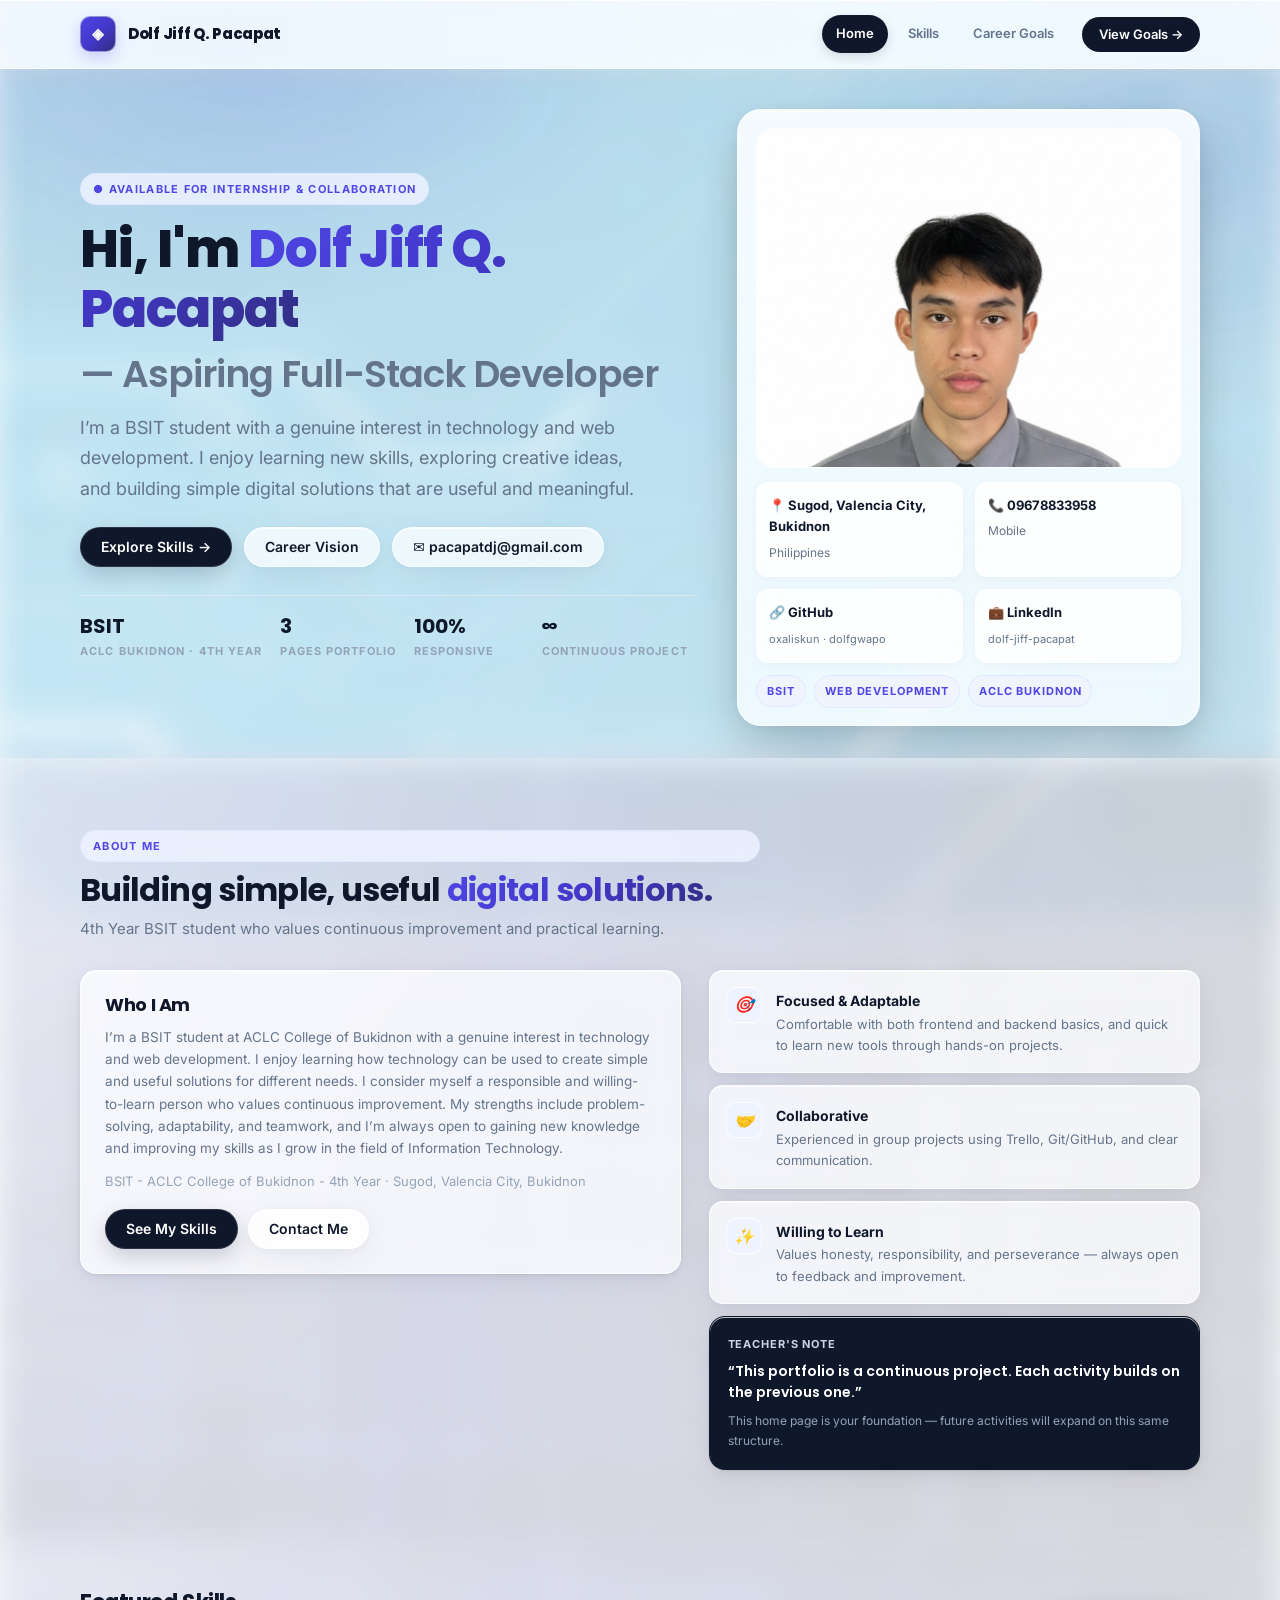
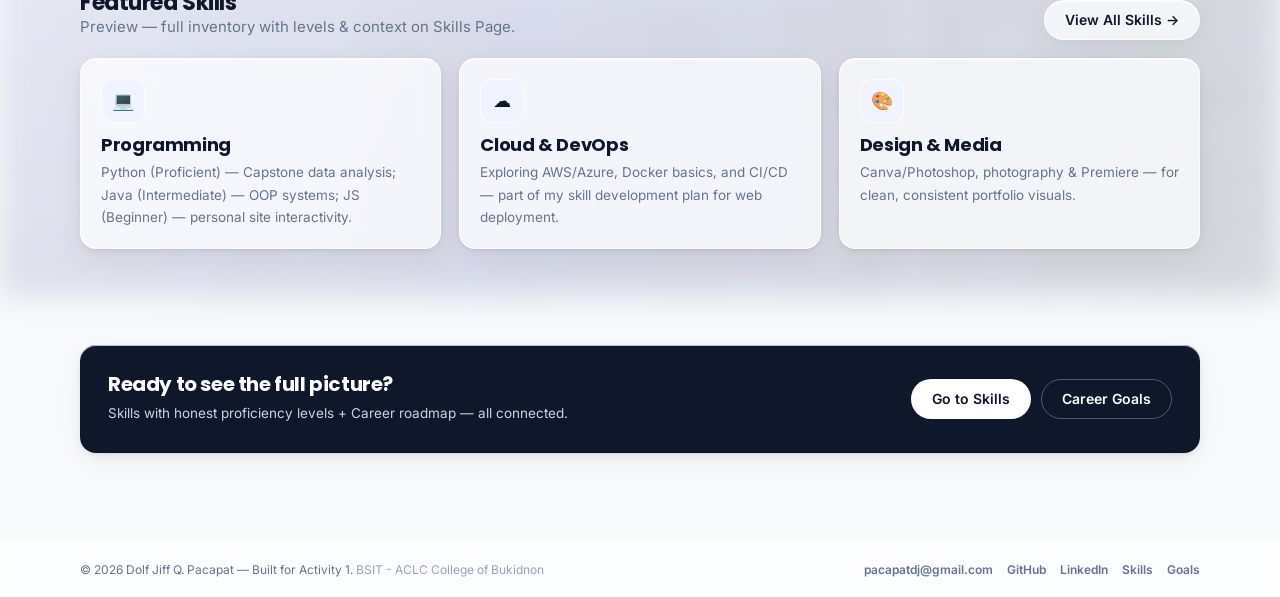
==== index.html @ fad09043 "Activity 1 - Deployed Portfolio Website: Dolf Jiff Q. Pacapat - BSIT ACLC Bukidnon" ====
<!DOCTYPE html>
<html lang="en">
<head>
  <meta charset="UTF-8" />
  <meta name="viewport" content="width=device-width, initial-scale=1.0"/>
  <title>Dolf Jiff Q. Pacapat — Portfolio</title>
  <meta name="description" content="Portfolio of Dolf Jiff Q. Pacapat — Aspiring Full-Stack Developer, BSIT - ACLC College of Bukidnon"/>
  <link rel="preconnect" href="https://fonts.googleapis.com">
  <link rel="preconnect" href="https://fonts.gstatic.com" crossorigin>
  <link href="https://fonts.googleapis.com/css2?family=Inter:wght@400;500;600;700&family=Poppins:wght@600;700;800&display=swap" rel="stylesheet">
  <link rel="stylesheet" href="css/style.css"/>
</head>
<body>
  <!-- NAV -->
  <nav class="nav" id="nav">
    <div class="container nav-inner">
      <a class="brand" href="index.html">
        <span class="brand-mark">◈</span>
        <span>Dolf Jiff Q. Pacapat</span>
      </a>
      <div class="nav-links">
        <a class="active" href="index.html">Home</a>
        <a href="skills.html">Skills</a>
        <a href="career.html">Career Goals</a>
        <a class="btn btn-dark nav-cta" href="career.html" style="padding:10px 16px; border-radius:999px; color:#fff">View Goals →</a>
      </div>
      <button class="hamburger" aria-label="Menu" onclick="document.getElementById('nav').classList.toggle('open')">☰</button>
    </div>
  </nav>

  <!-- HERO -->
  <header class="hero">
    <div class="container hero-grid">
      <div class="hero-copy reveal">
        <span class="eyebrow">● Available for internship & collaboration</span>
        <h1>Hi, I'm <span class="gradient-text">Dolf Jiff Q. Pacapat</span><br/> <span style="font-weight:600; color:var(--text-muted); font-size:.72em">— Aspiring Full-Stack Developer</span></h1>
        <p class="lead">
          I’m a BSIT student with a genuine interest in technology and web development. I enjoy learning new skills, exploring creative ideas, and building simple digital solutions that are useful and meaningful.
        </p>
        <div class="hero-actions">
          <a class="btn btn-primary" href="skills.html">Explore Skills →</a>
          <a class="btn btn-ghost" href="career.html">Career Vision</a>
          <a class="btn btn-ghost" href="mailto:pacapatdj@gmail.com">✉ pacapatdj@gmail.com</a>
        </div>
        <div class="hero-stats">
          <div class="stat"><strong>BSIT</strong><span>ACLC Bukidnon · 4th Year</span></div>
          <div class="stat"><strong>3</strong><span>Pages Portfolio</span></div>
          <div class="stat"><strong>100%</strong><span>Responsive</span></div>
          <div class="stat"><strong>∞</strong><span>Continuous Project</span></div>
        </div>
      </div>

      <div class="hero-card reveal">
        <div class="profile-wrap">
          <img src="assets/profile.png" alt="Dolf Jiff Q. Pacapat" style="width:100%;height:100%;object-fit:cover" onerror="this.style.display='none'; this.nextElementSibling.style.display='grid'"/>
          <div class="profile-placeholder" style="display:none; width:100%;height:100%; place-items:center; text-align:center; padding:24px">
            <div class="avatar">DJ</div>
            <p><strong style="color:var(--text)">Dolf Jiff Q. Pacapat</strong><br/>
              <span style="font-size:12px; color:var(--text-light)">Add your photo as <code>assets/profile.png</code></span>
            </p>
          </div>
        </div>
        <div class="hero-card-meta">
          <div class="meta-box">
            <strong>📍 Sugod, Valencia City, Bukidnon</strong>
            <span>Philippines</span>
          </div>
          <div class="meta-box">
            <strong>📞 09678833958</strong>
            <span>Mobile</span>
          </div>
          <div class="meta-box">
            <strong>🔗 GitHub</strong>
            <span style="font-size:11px"><a href="https://github.com/oxaliskun" target="_blank">oxaliskun</a> · <a href="https://github.com/dolfgwapo" target="_blank">dolfgwapo</a></span>
          </div>
          <div class="meta-box">
            <strong>💼 LinkedIn</strong>
            <span style="font-size:11px"><a href="https://www.linkedin.com/in/dolf-jiff-pacapat" target="_blank">dolf-jiff-pacapat</a></span>
          </div>
        </div>
        <div style="margin-top:12px; display:flex; gap:8px; flex-wrap:wrap">
          <span class="tag-important">BSIT</span>
          <span class="tag-important">Web Development</span>
          <span class="tag-important">ACLC Bukidnon</span>
        </div>
      </div>
    </div>
  </header>

  <!-- ABOUT — tech2 background (subtle) -->
  <section class="section tech-bg-2">
    <div class="container">
      <div class="section-head">
        <span class="eyebrow">About Me</span>
        <h2>Building simple, useful <span class="gradient-text">digital solutions.</span></h2>
        <p>4th Year BSIT student who values continuous improvement and practical learning.</p>
      </div>

      <div class="about-grid">
        <div>
          <div class="card" style="padding:24px">
            <h3 style="margin-bottom:10px">Who I Am</h3>
            <p style="margin-bottom:12px">
              I’m a BSIT student at ACLC College of Bukidnon with a genuine interest in technology and web development. I enjoy learning how technology can be used to create simple and useful solutions for different needs. I consider myself a responsible and willing-to-learn person who values continuous improvement. My strengths include problem-solving, adaptability, and teamwork, and I’m always open to gaining new knowledge and improving my skills as I grow in the field of Information Technology.
            </p>
            <p style="font-size:13px; color:var(--text-light)">BSIT - ACLC College of Bukidnon - 4th Year · Sugod, Valencia City, Bukidnon</p>
            <div style="margin-top:16px; display:flex; gap:10px; flex-wrap:wrap">
              <a class="btn btn-primary" href="skills.html">See My Skills</a>
              <a class="btn btn-ghost" href="mailto:pacapatdj@gmail.com">Contact Me</a>
            </div>
          </div>
        </div>
        <div class="about-highlights">
          <div class="highlight">
            <i>🎯</i>
            <div>
              <strong style="font-size:14px">Focused & Adaptable</strong>
              <p style="font-size:13px">Comfortable with both frontend and backend basics, and quick to learn new tools through hands-on projects.</p>
            </div>
          </div>
          <div class="highlight">
            <i>🤝</i>
            <div>
              <strong style="font-size:14px">Collaborative</strong>
              <p style="font-size:13px">Experienced in group projects using Trello, Git/GitHub, and clear communication.</p>
            </div>
          </div>
          <div class="highlight">
            <i>✨</i>
            <div>
              <strong style="font-size:14px">Willing to Learn</strong>
              <p style="font-size:13px">Values honesty, responsibility, and perseverance — always open to feedback and improvement.</p>
            </div>
          </div>
          <div class="card" style="background: var(--primary); color:#fff; border-color: transparent; padding:18px">
            <p style="color:#cbd5e1; font-size:11px; margin-bottom:8px; letter-spacing:.08em; text-transform:uppercase; font-weight:700">Teacher's Note</p>
            <p style="color:#fff; font-family:'Poppins',sans-serif; font-weight:600; font-size:14px; line-height:1.5">“This portfolio is a continuous project. Each activity builds on the previous one.”</p>
            <p style="color:#94a3b8; font-size:12px; margin-top:8px">This home page is your foundation — future activities will expand on this same structure.</p>
          </div>
        </div>
      </div>
    </div>
  </section>

  <!-- FEATURED SKILLS PREVIEW -->
  <section class="section-sm tech-bg-2">
    <div class="container">
      <div style="display:flex; align-items:end; justify-content:space-between; gap:16px; flex-wrap:wrap; margin-bottom:18px">
        <div>
          <h2 style="font-size:22px">Featured Skills</h2>
          <p>Preview — full inventory with levels & context on Skills Page.</p>
        </div>
        <a href="skills.html" class="btn btn-ghost">View All Skills →</a>
      </div>
      <div class="grid-3">
        <div class="card">
          <div class="card-icon">💻</div>
          <h3>Programming</h3>
          <p>Python (Proficient) — Capstone data analysis; Java (Intermediate) — OOP systems; JS (Beginner) — personal site interactivity.</p>
        </div>
        <div class="card">
          <div class="card-icon">☁️</div>
          <h3>Cloud & DevOps</h3>
          <p>Exploring AWS/Azure, Docker basics, and CI/CD — part of my skill development plan for web deployment.</p>
        </div>
        <div class="card">
          <div class="card-icon">🎨</div>
          <h3>Design & Media</h3>
          <p>Canva/Photoshop, photography & Premiere — for clean, consistent portfolio visuals.</p>
        </div>
      </div>
    </div>
  </section>

  <!-- CTA -->
  <section class="section-sm">
    <div class="container">
      <div class="card" style="background: var(--primary); color:#fff; border:none; padding:28px; display:flex; align-items:center; justify-content:space-between; gap:18px; flex-wrap:wrap">
        <div>
          <h3 style="color:#fff; font-size:20px">Ready to see the full picture?</h3>
          <p style="color:#cbd5e1">Skills with honest proficiency levels + Career roadmap — all connected.</p>
        </div>
        <div style="display:flex; gap:10px; flex-wrap:wrap">
          <a href="skills.html" class="btn" style="background:#fff; color:var(--primary)">Go to Skills</a>
          <a href="career.html" class="btn" style="background:transparent; color:#fff; border-color: rgba(255,255,255,.28)">Career Goals</a>
        </div>
      </div>
    </div>
  </section>

  <!-- FOOTER -->
  <footer class="footer">
    <div class="container footer-inner">
      <p>© 2026 Dolf Jiff Q. Pacapat — Built for Activity 1. <span style="color:var(--text-light)">BSIT - ACLC College of Bukidnon</span></p>
      <div class="footer-links">
        <a href="mailto:pacapatdj@gmail.com">pacapatdj@gmail.com</a>
        <a href="https://github.com/oxaliskun" target="_blank">GitHub</a>
        <a href="https://www.linkedin.com/in/dolf-jiff-pacapat" target="_blank">LinkedIn</a>
        <a href="skills.html">Skills</a>
        <a href="career.html">Goals</a>
      </div>
    </div>
  </footer>
</body>
</html>
---- css/style.css ----
/* 
  Modern Minimal Portfolio — Liquid Glass Edition (subtle iOS style)
  Palette: Slate + Indigo only — uniform, professional, minimal
  Fonts: Poppins (headings) / Inter (body)
*/

/* CSS Variables — Uniform Professional Palette */
:root{
  --bg: #f8fafc;
  --surface: rgba(255,255,255,0.74);
  --surface-solid: #ffffff;
  --surface-2: #f1f5f9;
  --text: #0f172a;
  --text-muted: #64748b;
  --text-light: #94a3b8;
  --border: rgba(226,232,240,0.9);
  --border-strong: #cbd5e1;
  --primary: #0f172a;
  --primary-soft: #1e293b;
  --accent: #4f46e5;
  --accent-2: #3730a3;
  --accent-3: #312e81;
  --gradient: linear-gradient(135deg, #4f46e5 0%, #4338ca 50%, #312e81 100%);
  --gradient-soft: linear-gradient(135deg, #eef2ff 0%, #f5f3ff 100%);
  --gradient-dark: linear-gradient(135deg, #0f172a 0%, #1e1b4b 100%);
  --shadow-sm: 0 1px 2px rgba(15,23,42,.06), 0 4px 12px rgba(15,23,42,.04);
  --shadow: 0 4px 24px rgba(15,23,42,.07), 0 12px 48px rgba(15,23,42,.05);
  --shadow-lg: 0 16px 48px rgba(15,23,42,.10), 0 32px 64px rgba(15,23,42,.07);
  --glass-bg: rgba(255,255,255,0.72);
  --glass-border: rgba(255,255,255,0.68);
  --glass-blur: blur(14px) saturate(160%);
  --glass-shadow: 0 8px 32px rgba(15,23,42,0.06), 0 2px 12px rgba(15,23,42,0.04), inset 0 1px 0 rgba(255,255,255,0.72);
  --radius: 16px;
  --radius-lg: 24px;
  --radius-full: 999px;
  --nav-h: 68px;
  --max: 1120px;
}

/* Reset */
*{box-sizing:border-box;margin:0;padding:0}
html{scroll-behavior:smooth}
body{
  font-family: 'Inter', system-ui, -apple-system, Segoe UI, Roboto, sans-serif;
  background: var(--bg);
  color: var(--text);
  line-height: 1.65;
  -webkit-font-smoothing: antialiased;
  overflow-x:hidden;
  position:relative;
}
/* Global tech background — more visible, still blurry transparent */
body::before{
  content:"";
  position:fixed;
  inset:-20px;
  background:
    linear-gradient(180deg, rgba(248,250,252,0.78) 0%, rgba(248,250,252,0.86) 55%, rgba(241,245,249,0.92) 100%),
    url('../assets/tech1.jpg') center 8% / cover no-repeat;
  filter: blur(18px) saturate(0.85) brightness(1.02);
  opacity:0.72;
  z-index:-3;
  pointer-events:none;
}
body::after{
  content:"";
  position:fixed;
  inset:0;
  background:
    radial-gradient(700px 420px at 18% 6%, rgba(79,70,229,0.07), transparent 62%),
    radial-gradient(640px 380px at 92% 18%, rgba(79,70,229,0.05), transparent 62%);
  z-index:-2;
  pointer-events:none;
}
img{max-width:100%;display:block}
a{color:inherit;text-decoration:none}
ul{list-style:none}

/* Typography */
h1,h2,h3,h4{font-family:'Poppins', sans-serif;letter-spacing:-.02em;line-height:1.15}
h1{font-size: clamp(32px, 5vw, 52px); font-weight:800}
h2{font-size: clamp(22px, 3vw, 32px); font-weight:700}
h3{font-size:18px;font-weight:700}
p{color: var(--text-muted); font-size:15px}
.lead{font-size: clamp(16px, 2vw, 18px); line-height:1.7}

/* Utilities */
.container{width:min(var(--max), 92vw); margin-inline:auto}
.section{padding: 72px 0; position:relative}
.section-sm{padding: 48px 0; position:relative}
.eyebrow{
  display:inline-flex; align-items:center; gap:8px;
  font-size:11px; font-weight:700; letter-spacing:.12em; text-transform:uppercase;
  color: var(--accent);
  background: rgba(238,242,255,0.85);
  border:1px solid rgba(224,231,255,0.9);
  padding:6px 12px; border-radius: var(--radius-full);
  backdrop-filter: blur(8px);
}
.tag-important{
  display:inline-flex; align-items:center; gap:6px;
  font-size:11px; font-weight:700; letter-spacing:.08em; text-transform:uppercase;
  color: var(--accent);
  background: rgba(238,242,255,0.85);
  border:1px solid rgba(224,231,255,0.9);
  padding:6px 10px; border-radius: var(--radius-full);
  backdrop-filter: blur(8px);
}
.gradient-text{
  background: var(--gradient);
  -webkit-background-clip:text;
  -webkit-text-fill-color:transparent;
  background-clip:text;
}
.btn{
  display:inline-flex; align-items:center; justify-content:center; gap:8px;
  padding:12px 20px; border-radius: var(--radius-full);
  font-weight:600; font-size:14px; line-height:1;
  border:1px solid transparent; cursor:pointer; transition:.2s;
  white-space:nowrap;
}
.btn-primary{
  background: var(--primary);
  color:#fff;
  box-shadow: 0 8px 20px rgba(15,23,42,.18);
  border-color: rgba(255,255,255,0.12);
}
.btn-primary:hover{transform: translateY(-1px); box-shadow: 0 12px 28px rgba(15,23,42,.22); background: var(--primary-soft)}
.btn-ghost{
  background: var(--glass-bg); border-color: var(--glass-border); color: var(--text);
  backdrop-filter: var(--glass-blur);
  box-shadow: var(--glass-shadow);
}
.btn-ghost:hover{border-color: rgba(203,213,225,0.9); transform: translateY(-1px); background: rgba(255,255,255,0.82)}
.btn-dark{
  background: var(--primary); color:#fff;
}
.btn-dark:hover{background: var(--primary-soft)}

/* Nav — liquid glass */
.nav{
  position:sticky; top:0; z-index:50;
  backdrop-filter: blur(18px) saturate(170%);
  -webkit-backdrop-filter: blur(18px) saturate(170%);
  background: rgba(255,255,255,0.68);
  border-bottom:1px solid rgba(255,255,255,0.62);
  box-shadow: 0 1px 0 rgba(255,255,255,0.8) inset, 0 8px 24px rgba(15,23,42,0.05);
}
.nav-inner{
  height: var(--nav-h);
  display:flex; align-items:center; justify-content:space-between; gap:24px;
}
.brand{
  display:flex; align-items:center; gap:12px; font-weight:800; font-family:'Poppins',sans-serif;
}
.brand-mark{
  width:36px; height:36px; border-radius:10px;
  background: var(--gradient);
  display:grid; place-items:center; color:#fff; font-size:16px; font-weight:800;
  box-shadow: 0 6px 16px rgba(79,70,229,.22);
  border:1px solid rgba(255,255,255,0.45);
}
.brand span{font-size:15px; letter-spacing:-.02em}
.nav-links{display:flex; align-items:center; gap:6px}
.nav-links a{
  padding:8px 14px; border-radius: var(--radius-full);
  font-size:13px; font-weight:600; color: var(--text-muted);
  transition:.2s;
}
.nav-links a:hover{background: rgba(241,245,249,0.85); color: var(--text)}
.nav-links a.active{background: var(--primary); color:#fff; box-shadow: 0 4px 12px rgba(15,23,42,0.14)}
.nav-cta{margin-left:8px}
.hamburger{display:none; width:40px;height:40px; border-radius:10px; border:1px solid var(--border); background: rgba(255,255,255,0.72); backdrop-filter: blur(10px); display:none; place-items:center; cursor:pointer}

/* Hero — with tech1 background (ultra blurred, transparent) */
.hero{
  padding: 40px 0 32px;
  position:relative; overflow:hidden;
}
.hero::before{
  content:"";
  position:absolute; inset:0;
  background:
    radial-gradient(600px 300px at 20% 0%, rgba(79,70,229,.08), transparent 60%),
    radial-gradient(700px 360px at 90% 12%, rgba(55,48,163,.05), transparent 60%);
  pointer-events:none; z-index:0;
}
.hero::after{
  content:"";
  position:absolute; inset:0;
  background: url('../assets/tech1.jpg') center 35% / cover no-repeat;
  filter: blur(14px) saturate(0.85) brightness(1.02);
  opacity:0.18;
  pointer-events:none; z-index:-1;
}
.hero-grid{
  display:grid; grid-template-columns: 1.2fr .9fr; gap:40px; align-items:center;
  position:relative; z-index:1;
}
.hero-copy h1{margin:14px 0 14px}
.hero-copy .lead{max-width: 560px}
.hero-actions{display:flex; gap:12px; margin-top:22px; flex-wrap:wrap}
.hero-stats{
  display:flex; gap:18px; margin-top:28px; flex-wrap:wrap;
  padding-top:20px; border-top:1px solid rgba(226,232,240,0.85);
}
.stat{min-width:110px}
.stat strong{display:block; font-family:'Poppins',sans-serif; font-size:20px; line-height:1}
.stat span{font-size:11px; font-weight:700; letter-spacing:.1em; text-transform:uppercase; color:var(--text-light)}
/* hero card — main liquid glass element */
.hero-card{
  background: var(--glass-bg);
  border:1px solid var(--glass-border);
  border-radius: var(--radius-lg);
  padding:18px;
  box-shadow: var(--glass-shadow), var(--shadow-lg);
  backdrop-filter: blur(16px) saturate(160%);
  -webkit-backdrop-filter: blur(16px) saturate(160%);
  position:relative;
  overflow:hidden;
}
.hero-card::after{
  content:"";
  position:absolute; inset:-1px;
  background: linear-gradient(180deg, rgba(255,255,255,0.55), rgba(255,255,255,0.12));
  border-radius: var(--radius-lg);
  pointer-events:none; z-index:-1;
}
.profile-wrap{
  aspect-ratio: 4/3.2; border-radius:18px; overflow:hidden; background: rgba(238,242,255,0.6);
  border:1px solid rgba(255,255,255,0.7);
  display:grid; place-items:center; position:relative;
  backdrop-filter: blur(6px);
}
.profile-wrap img{width:100%;height:100%;object-fit:cover}
.profile-placeholder{
  text-align:center; padding:24px;
}
.profile-placeholder .avatar{
  width:86px;height:86px;border-radius:50%;margin:0 auto 14px;
  background: var(--gradient); display:grid;place-items:center; color:#fff; font-size:32px; font-weight:800;
  box-shadow: 0 10px 24px rgba(79,70,229,.22);
  border:1px solid rgba(255,255,255,0.45);
}
.profile-placeholder p{max-width:260px;margin:0 auto}
.hero-card-meta{
  display:grid; grid-template-columns:1fr 1fr; gap:12px; margin-top:14px;
}
.meta-box{
  background: rgba(255,255,255,0.66); border:1px solid rgba(255,255,255,0.62); border-radius:12px; padding:12px;
  backdrop-filter: blur(10px) saturate(150%); box-shadow: 0 2px 10px rgba(15,23,42,0.04);
}
.meta-box strong{display:block; font-size:13px}
.meta-box span{font-size:12px; color:var(--text-muted)}

/* Cards / Grid — liquid glass */
.grid-3{display:grid; grid-template-columns: repeat(3,1fr); gap:18px}
.grid-2{display:grid; grid-template-columns: repeat(2,1fr); gap:18px}
.card{
  background: var(--glass-bg); border:1px solid var(--glass-border);
  border-radius: var(--radius); padding:20px;
  box-shadow: var(--glass-shadow), var(--shadow-sm);
  backdrop-filter: blur(12px) saturate(150%);
  -webkit-backdrop-filter: blur(12px) saturate(150%);
  transition:.2s;
}
.card:hover{transform: translateY(-2px); box-shadow: var(--glass-shadow), var(--shadow); background: rgba(255,255,255,0.78)}
.card-icon{
  width:44px;height:44px;border-radius:12px; display:grid;place-items:center;
  background: rgba(238,242,255,0.85); border:1px solid rgba(255,255,255,0.7); font-size:18px; margin-bottom:12px;
  backdrop-filter: blur(6px);
}
.card h3{margin-bottom:6px}
.card p{font-size:13.5px;}

/* Section headers */
.section-head{display:flex; flex-direction:column; gap:10px; margin-bottom:28px; max-width:680px}
.section-head h2{line-height:1.1}
.section-head p{max-width:620px}

/* Tech backgrounds — more visible but still blurry transparent (minimal) */
.section.tech-bg-2::before,
.section-sm.tech-bg-2::before{
  content:"";
  position:absolute; inset:0;
  background: url('../assets/tech2.jpg') center 30% / cover no-repeat;
  filter: blur(16px) saturate(0.85) brightness(1.03);
  opacity:0.14;
  pointer-events:none; z-index:-1;
}
.section.tech-bg-3::before,
.skills-tech::before{
  content:"";
  position:absolute; inset:0;
  background: url('../assets/tech3.jpg') center 40% / cover no-repeat;
  filter: blur(16px) saturate(0.85) brightness(1.03);
  opacity:0.13;
  pointer-events:none; z-index:-1;
}
.career-tech::before{
  content:"";
  position:absolute; inset:0;
  background: url('../assets/tech4.jpg') center 35% / cover no-repeat;
  filter: blur(16px) saturate(0.85) brightness(1.03);
  opacity:0.13;
  pointer-events:none; z-index:-1;
}

/* About */
.about-grid{display:grid; grid-template-columns: 1.1fr .9fr; gap:28px; align-items:start}
.about-highlights{display:grid; gap:12px}
.highlight{
  display:flex; gap:14px; align-items:flex-start;
  background: var(--glass-bg); border:1px solid var(--glass-border); border-radius:14px; padding:16px;
  backdrop-filter: blur(12px) saturate(150%); box-shadow: var(--glass-shadow);
}
.highlight i{width:36px;height:36px;border-radius:10px;display:grid;place-items:center;background:rgba(238,242,255,0.9);border:1px solid rgba(255,255,255,0.7);flex:0 0 36px; backdrop-filter: blur(6px)}

/* Skills specific — uniform */
.scale{
  display:grid; grid-template-columns: repeat(5,1fr); gap:10px; margin:18px 0 28px;
}
.scale-item{
  background: var(--glass-bg); border:1px solid var(--glass-border); border-radius:14px; padding:14px;
  text-align:center; border-top:3px solid rgba(203,213,225,0.9);
  backdrop-filter: blur(10px) saturate(140%); box-shadow: var(--glass-shadow);
}
.scale-item strong{display:block; font-size:12px; letter-spacing:.06em; text-transform:uppercase; color: var(--text)}
.scale-item span{font-size:12px; color:var(--text-muted); line-height:1.4; display:block; margin-top:4px}
.scale-item:hover{border-top-color: var(--accent); background: rgba(255,255,255,0.78)}

.category{
  background: var(--glass-bg); border:1px solid var(--glass-border); border-radius: var(--radius);
  overflow:hidden; box-shadow: var(--glass-shadow), var(--shadow-sm); margin-bottom:16px;
  backdrop-filter: blur(12px) saturate(150%);
}
.category-head{
  display:flex; align-items:center; justify-content:space-between; gap:16px;
  padding:16px 18px; border-bottom:1px solid rgba(226,232,240,0.8);
  background: linear-gradient(180deg, rgba(255,255,255,0.82) 0%, rgba(248,250,252,0.72) 100%);
  backdrop-filter: blur(8px);
}
.category-head h3{display:flex; align-items:center; gap:10px; font-size:15px}
.category-head .count{
  font-size:11px; font-weight:700; letter-spacing:.08em; text-transform:uppercase;
  background: var(--primary); color:#fff; padding:6px 10px; border-radius: var(--radius-full);
  box-shadow: 0 2px 8px rgba(15,23,42,0.12);
}
.category-body{padding:14px 18px 18px; display:grid; gap:12px}
.skill{
  display:grid; grid-template-columns: 1fr auto; gap:12px; align-items:start;
  padding:14px; border:1px solid rgba(255,255,255,0.62); border-radius:14px; background: rgba(255,255,255,0.68);
  backdrop-filter: blur(10px) saturate(140%); box-shadow: 0 2px 10px rgba(15,23,42,0.04);
}
.skill-main h4{font-size:14px; font-weight:700}
.skill-main p{font-size:12.5px; margin-top:4px; line-height:1.6}
.badge{
  font-size:10.5px; font-weight:800; letter-spacing:.08em; text-transform:uppercase;
  padding:6px 10px; border-radius: var(--radius-full); white-space:nowrap; height:fit-content;
  background: rgba(241,245,249,0.85); color:#334155; border:1px solid rgba(226,232,240,0.9);
  backdrop-filter: blur(6px);
}
.badge.novice, .badge.beginner, .badge.intermediate, .badge.proficient, .badge.expert{
  background: rgba(241,245,249,0.85); color:#334155; border-color: rgba(226,232,240,0.9);
}
.skill-bar{
  grid-column:1 / -1; height:6px; background: rgba(241,245,249,0.9); border-radius:999px; overflow:hidden; margin-top:2px;
}
.skill-bar i{display:block; height:100%; border-radius:999px; background: var(--primary)}
.skill.novice .skill-bar i{width:20%}
.skill.beginner .skill-bar i{width:40%}
.skill.intermediate .skill-bar i{width:60%}
.skill.proficient .skill-bar i{width:80%}
.skill.expert .skill-bar i{width:100%}

.gaps{
  background: var(--glass-bg); color:var(--text); border:1px solid var(--glass-border); border-radius: var(--radius-lg); padding:22px;
  position:relative; overflow:hidden; box-shadow: var(--glass-shadow), var(--shadow-sm);
  backdrop-filter: blur(14px) saturate(150%);
}
.gaps::before{display:none}
.gaps > *{position:relative}
.gaps h3{color:var(--text)}
.gaps p{color:var(--text-muted)}
.gap-grid{display:grid; grid-template-columns: repeat(3,1fr); gap:12px; margin-top:14px}
.gap-card{background: rgba(255,255,255,0.66); border:1px solid rgba(255,255,255,0.62); border-radius:14px; padding:14px; backdrop-filter: blur(8px); box-shadow: 0 2px 10px rgba(15,23,42,0.03)}
.gap-card strong{color:var(--text); font-size:13px}
.gap-card span{color:var(--text-muted); font-size:12px; display:block; margin-top:4px}

/* Career */
.timeline{
  display:grid; grid-template-columns: repeat(3,1fr); gap:16px; margin-bottom:22px;
}
.t-card{
  background: var(--glass-bg); border:1px solid var(--glass-border); border-radius: var(--radius);
  padding:20px; position:relative; overflow:hidden; box-shadow: var(--glass-shadow), var(--shadow-sm);
  backdrop-filter: blur(12px) saturate(150%);
}
.t-card::before{
  content:""; position:absolute; top:0; left:0; right:0; height:3px; background: var(--primary);
}
.t-card .kicker{font-size:11px; font-weight:800; letter-spacing:.1em; text-transform:uppercase; color: var(--text-light)}
.t-card h3{margin:6px 0 8px}
.t-card p{font-size:13px}
.industry{
  display:grid; grid-template-columns: 1.1fr .9fr; gap:18px; align-items:center;
  background: var(--glass-bg); border:1px solid var(--glass-border); border-radius: var(--radius-lg); padding:22px;
  backdrop-filter: blur(14px) saturate(150%); box-shadow: var(--glass-shadow), var(--shadow-sm);
}
.industry-visual{
  background: rgba(238,242,255,0.62); border:1px solid rgba(255,255,255,0.62); border-radius:16px; padding:18px;
  display:grid; gap:12px; backdrop-filter: blur(10px);
}
.industry-visual .pill{
  display:inline-flex; align-items:center; gap:8px;
  background: rgba(255,255,255,0.78); border:1px solid rgba(255,255,255,0.62); border-radius:999px; padding:8px 12px; font-size:12px; font-weight:700; width:fit-content;
  backdrop-filter: blur(8px); box-shadow: 0 1px 6px rgba(15,23,42,0.04);
}
.roadmap{
  display:grid; gap:10px; margin-top:14px;
}
.roadmap-item{
  display:flex; gap:12px; align-items:flex-start;
  background: var(--glass-bg); border:1px solid var(--glass-border); border-radius:14px; padding:14px;
  backdrop-filter: blur(12px) saturate(150%); box-shadow: var(--glass-shadow);
}
.roadmap-item .dot{width:10px;height:10px;border-radius:50%;background:var(--primary); margin-top:6px; flex:0 0 10px; box-shadow:0 0 0 6px rgba(241,245,249,0.85)}
.motivation{
  background: var(--glass-bg); border:1px solid var(--glass-border); border-radius: var(--radius-lg); padding:28px;
  text-align:center; max-width:760px; margin:0 auto;
  backdrop-filter: blur(14px) saturate(150%); box-shadow: var(--glass-shadow), var(--shadow-sm);
}
.motivation blockquote{
  font-family:'Poppins',sans-serif; font-size:18px; font-weight:600; line-height:1.5; color:var(--text); margin:12px 0;
}
.motivation cite{font-size:12px; font-weight:700; letter-spacing:.08em; text-transform:uppercase; color:var(--text-light); font-style:normal}

/* Footer — subtle glass */
.footer{
  margin-top:40px; border-top:1px solid rgba(255,255,255,0.62); background: rgba(255,255,255,0.64);
  backdrop-filter: blur(12px) saturate(150%);
}
.footer-inner{
  display:flex; align-items:center; justify-content:space-between; gap:18px;
  padding:18px 0; flex-wrap:wrap;
}
.footer-inner p{font-size:12px}
.footer-links{display:flex; gap:14px; font-size:12px; font-weight:600; color:var(--text-muted)}
.footer-links a:hover{color:var(--text)}

/* Reveal */
.reveal{opacity:0; transform: translateY(8px); animation: reveal .6s ease forwards}
.reveal:nth-child(2){animation-delay:.08s}
.reveal:nth-child(3){animation-delay:.16s}
@keyframes reveal{to{opacity:1; transform:none}}

/* Blank / placeholders — minimal (no orange) */
.blank{
  background: transparent;
  border: none;
  color: var(--text);
  padding: 0;
  font-size: inherit;
  font-weight: 600;
}
.blank-block{
  background: var(--glass-bg);
  border:1px solid var(--glass-border);
  color:var(--text-muted);
  padding:12px 14px; border-radius:12px; font-size:13px; font-weight:500; line-height:1.6;
  backdrop-filter: blur(8px);
}
.blank-important{
  background: rgba(255,251,235,0.85);
  border:1px solid rgba(253,230,138,0.9);
  color:#92400e;
  padding:6px 10px; border-radius:10px; font-size:12px; font-weight:700;
  backdrop-filter: blur(6px);
}

/* Responsive — verified for perfect mobile + desktop alignment */
@media (max-width: 960px){
  .hero-grid, .about-grid, .industry{grid-template-columns:1fr; gap:28px}
  .grid-3{grid-template-columns:1fr 1fr}
  .timeline{grid-template-columns:1fr}
  .scale{grid-template-columns: repeat(3,1fr)}
  .gap-grid{grid-template-columns:1fr}
  .hero-card{order:-1; max-width: 520px; margin: 0 auto; width:100%}
}
@media (max-width: 680px){
  .nav-links{display:none}
  .hamburger{display:grid}
  .container{width:min(var(--max), 94vw)}
  .grid-3, .grid-2{grid-template-columns:1fr; gap:14px}
  .scale{grid-template-columns:1fr 1fr; gap:8px}
  .hero{padding: 20px 0 16px}
  .hero-grid{gap:22px}
  .hero-copy h1{font-size: clamp(28px, 8vw, 34px)}
  .hero-actions{flex-direction:column; align-items:stretch}
  .hero-actions .btn{width:100%; justify-content:center}
  .hero-stats{display:grid; grid-template-columns:1fr 1fr; gap:12px; padding-top:16px}
  .stat{min-width:auto}
  .hero-card{padding:14px; border-radius:20px}
  .hero-card-meta{grid-template-columns:1fr}
  .section{padding:36px 0}
  .section-sm{padding:32px 0}
  .section-head{margin-bottom:20px}
  .about-grid{gap:18px}
  .category-head{flex-direction:column; align-items:flex-start; gap:8px; padding:14px 16px}
  .category-body{padding:12px 14px 14px}
  .skill{padding:12px; gap:10px}
  .skill-main h4{font-size:13px}
  .timeline{gap:12px}
  .t-card{padding:16px}
  .industry{padding:16px; gap:14px}
  .industry-visual{padding:14px}
  .gaps{padding:16px}
  .gap-grid{gap:8px}
  .roadmap-item{padding:12px}
  .motivation{padding:20px 16px}
  .motivation blockquote{font-size:16px}
  .footer-inner{flex-direction:column; align-items:center; text-align:center; gap:10px; padding:16px 0}
  .footer-links{flex-wrap:wrap; justify-content:center; gap:10px 14px}
  .nav-inner{height:60px}
  .eyebrow{font-size:10px; padding:5px 10px}
}
@media (max-width: 420px){
  .scale{grid-template-columns:1fr; gap:8px}
  .hero-stats{grid-template-columns:1fr 1fr}
  .stat strong{font-size:18px}
  .container{width: 94vw}
}
@media (max-width: 360px){
  .hero-actions .btn{padding:11px 16px; font-size:13px}
  .hero-card-meta{grid-template-columns:1fr}
}

/* Mobile nav */
.nav.open .nav-links{
  display:flex; position:absolute; top:var(--nav-h); left:0; right:0;
  background: rgba(255,255,255,0.92); backdrop-filter: blur(16px) saturate(160%);
  border-bottom:1px solid rgba(255,255,255,0.62); border-top:1px solid rgba(255,255,255,0.62);
  padding:12px 4vw; flex-direction:column; align-items:stretch; gap:6px;
  box-shadow: 0 12px 32px rgba(15,23,42,0.08);
}
.nav.open .nav-links a{padding:12px 16px}
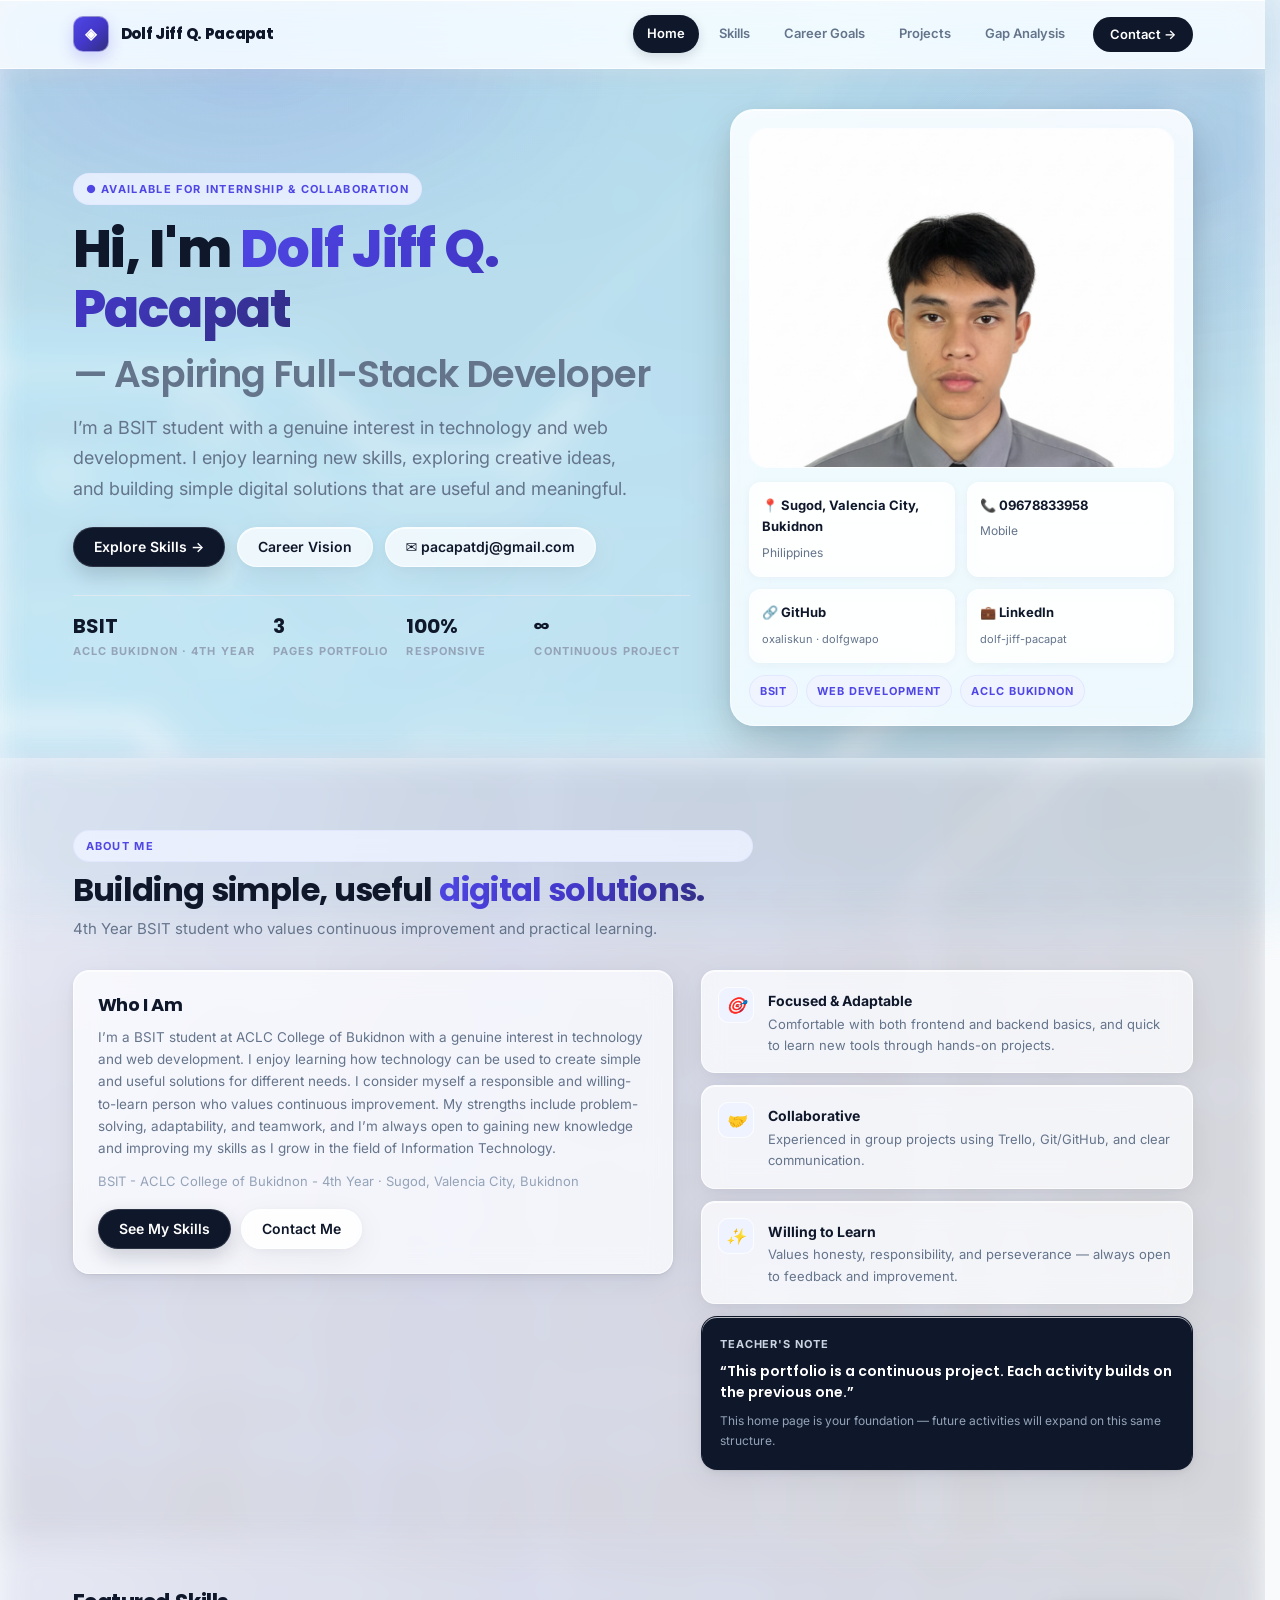
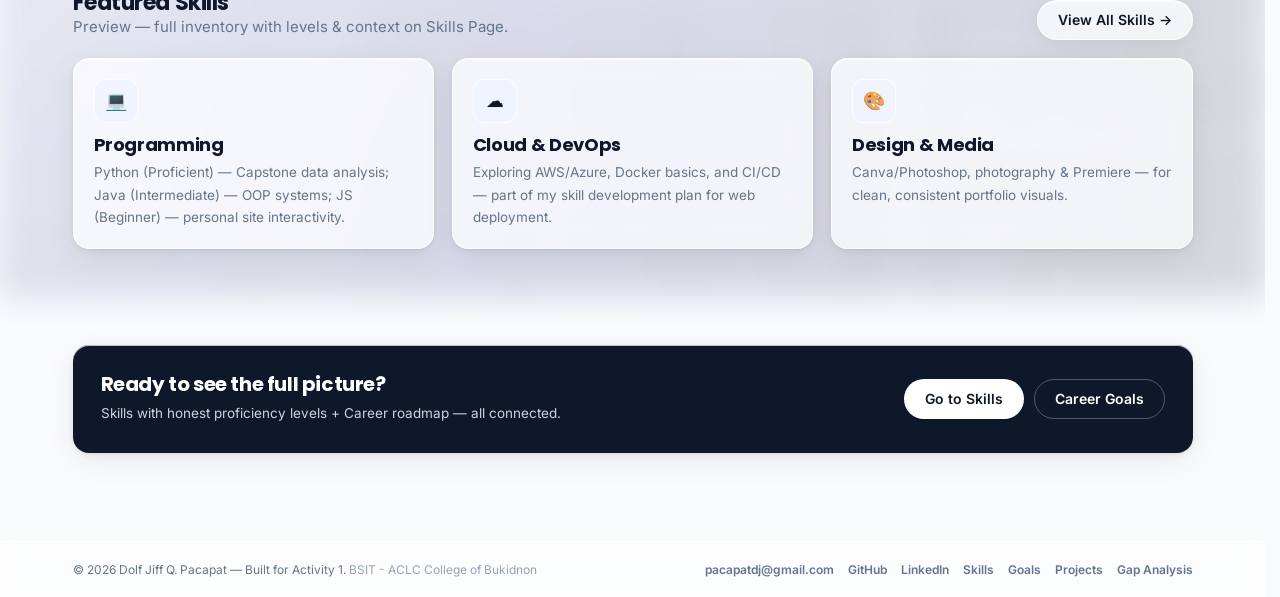
==== commit b8630d42: "Activity 2 - Add Projects and Gap Analysis" ====
--- a/index.html
+++ b/index.html
@@ -22,7 +22,9 @@
         <a class="active" href="index.html">Home</a>
         <a href="skills.html">Skills</a>
         <a href="career.html">Career Goals</a>
-        <a class="btn btn-dark nav-cta" href="career.html" style="padding:10px 16px; border-radius:999px; color:#fff">View Goals →</a>
+        <a href="projects.html">Projects</a>
+        <a href="gap-analysis.html">Gap Analysis</a>
+        <a class="btn btn-dark nav-cta" href="mailto:pacapatdj@gmail.com" style="padding:10px 16px; border-radius:999px; color:#fff">Contact →</a>
       </div>
       <button class="hamburger" aria-label="Menu" onclick="document.getElementById('nav').classList.toggle('open')">☰</button>
     </div>
@@ -198,6 +200,8 @@
         <a href="https://www.linkedin.com/in/dolf-jiff-pacapat" target="_blank">LinkedIn</a>
         <a href="skills.html">Skills</a>
         <a href="career.html">Goals</a>
+        <a href="projects.html">Projects</a>
+        <a href="gap-analysis.html">Gap Analysis</a>
       </div>
     </div>
   </footer>
--- a/css/style.css
+++ b/css/style.css
@@ -39,7 +39,7 @@
 
 /* Reset */
 *{box-sizing:border-box;margin:0;padding:0}
-html{scroll-behavior:smooth}
+html{scroll-behavior:smooth; scrollbar-gutter: stable}
 body{
   font-family: 'Inter', system-ui, -apple-system, Segoe UI, Roboto, sans-serif;
   background: var(--bg);
@@ -149,7 +149,10 @@
 .nav-inner{
   height: var(--nav-h);
   display:flex; align-items:center; justify-content:space-between; gap:24px;
-}
+  flex-wrap: nowrap;
+}
+.brand{ flex: 0 0 auto; }
+.nav-links{ flex: 0 0 auto; }
 .brand{
   display:flex; align-items:center; gap:12px; font-weight:800; font-family:'Poppins',sans-serif;
 }
@@ -169,7 +172,8 @@
 }
 .nav-links a:hover{background: rgba(241,245,249,0.85); color: var(--text)}
 .nav-links a.active{background: var(--primary); color:#fff; box-shadow: 0 4px 12px rgba(15,23,42,0.14)}
-.nav-cta{margin-left:8px}
+.nav-links a{ min-width: fit-content; white-space: nowrap; }
+.nav-cta{margin-left:8px; min-width:128px; justify-content:center; text-align:center; white-space:nowrap; flex:0 0 auto}
 .hamburger{display:none; width:40px;height:40px; border-radius:10px; border:1px solid var(--border); background: rgba(255,255,255,0.72); backdrop-filter: blur(10px); display:none; place-items:center; cursor:pointer}
 
 /* Hero — with tech1 background (ultra blurred, transparent) */
